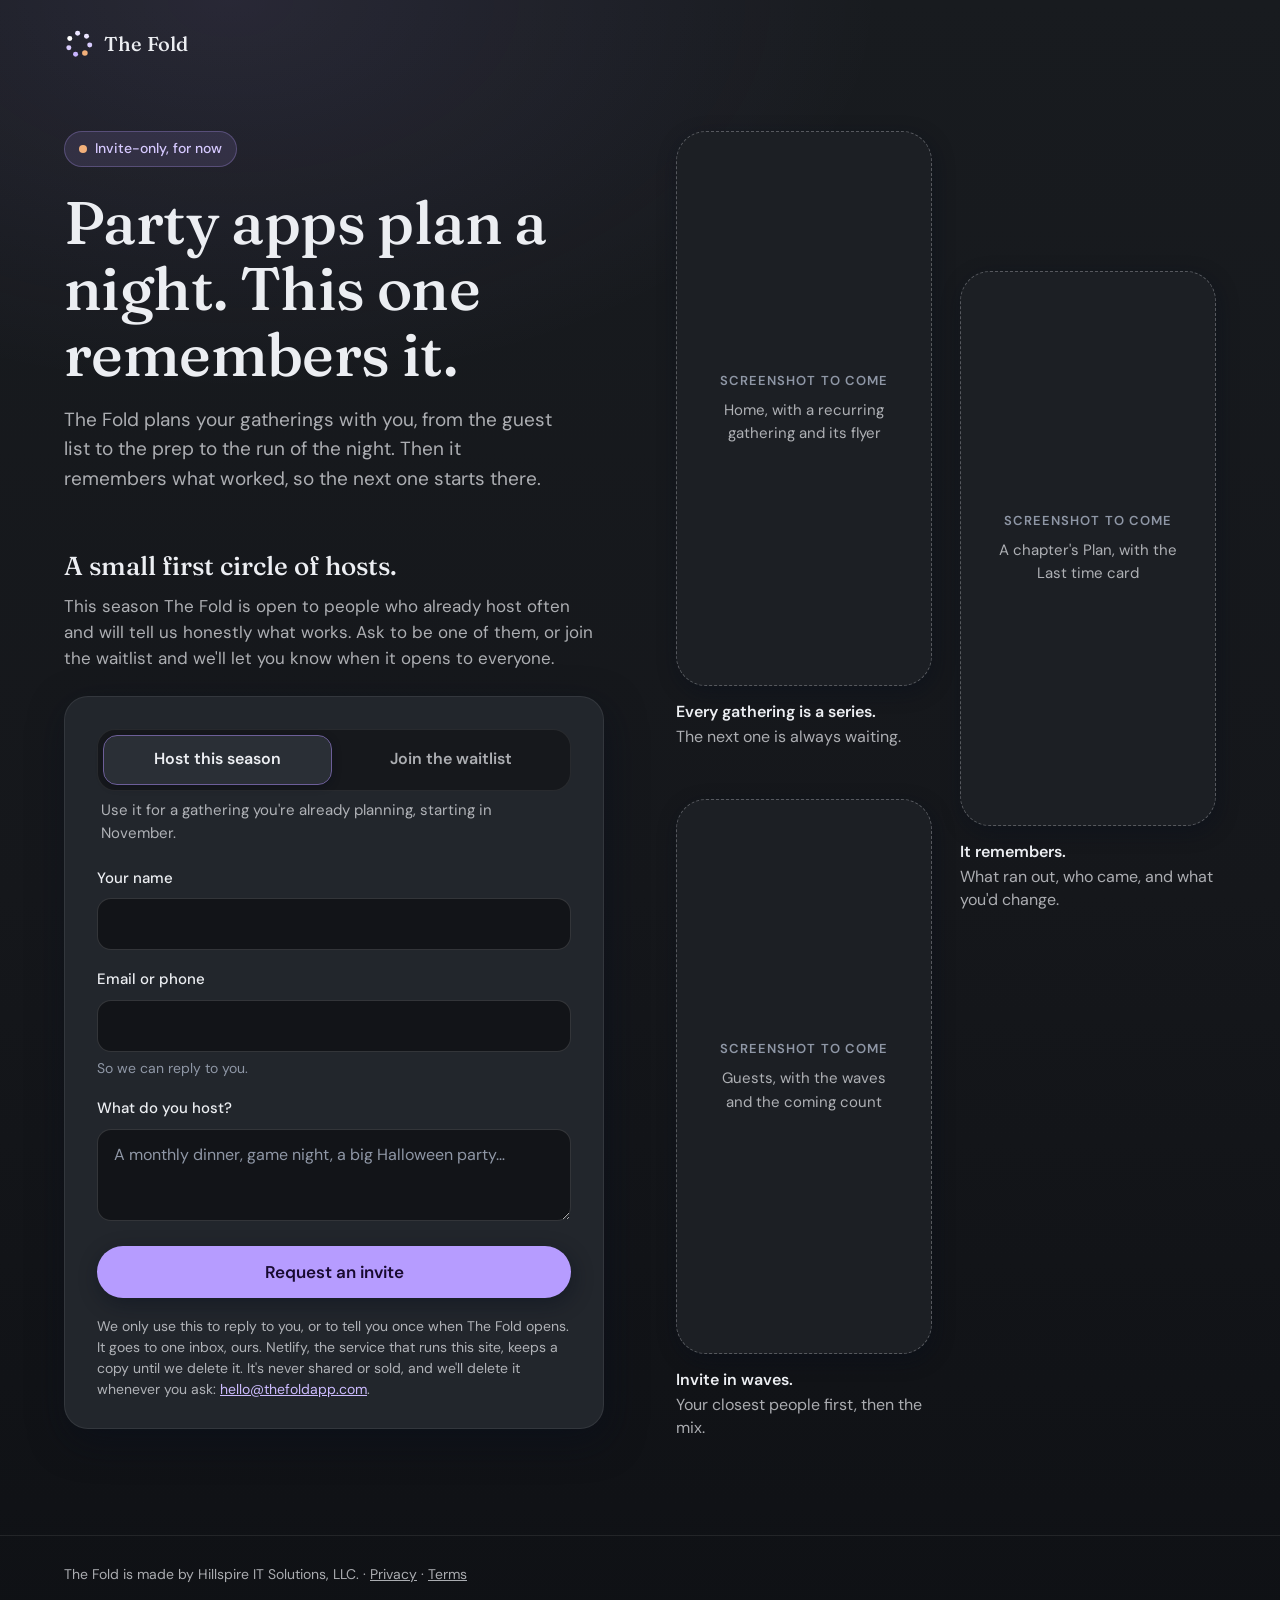
==== index.html @ 6eb12c4e "The join page: thefoldapp.com, direction B (the open door) One static page at / and /join in the app" ====
<!doctype html>
<html lang="en">
<head>
<meta charset="utf-8">
<meta name="viewport" content="width=device-width, initial-scale=1">
<title>The Fold: party apps plan a night. This one remembers it.</title>
<meta name="description" content="The Fold plans your gatherings with you, then remembers what worked, so the next one starts there. Invite-only, for now.">
<meta name="theme-color" content="#16181c">
<meta name="referrer" content="no-referrer">
<link rel="icon" href="/favicon.svg" type="image/svg+xml">
<link rel="preload" href="/fonts/fraunces-var-latin.woff2" as="font" type="font/woff2" crossorigin>
<link rel="preload" href="/fonts/dm-sans-var-latin.woff2" as="font" type="font/woff2" crossorigin>
<link rel="stylesheet" href="/site.css">
</head>
<body>
<div class="page">
<div class="grid">
<header class="top">
<svg viewBox="0 0 512 512" aria-hidden="true"><circle cx="356.39" cy="410.58" r="47.62" fill="#F3B07A"/><circle cx="197.73" cy="430.87" r="42.5" fill="#C7B4FF"/><circle cx="82.95" cy="319.47" r="42.5" fill="#D9CCFF"/><circle cx="98.48" cy="160.28" r="42.5" fill="#FFFFFF"/><circle cx="232.63" cy="73.17" r="42.5" fill="#EAE4FF"/><circle cx="384.37" cy="123.73" r="42.5" fill="#EAE4FF"/><circle cx="439.45" cy="273.9" r="42.5" fill="#D9CCFF"/></svg>
<a class="word" href="/">The Fold</a>
</header>
<main class="intro">
<p class="tag"><i></i>Invite-only, for now</p>
<h1>Party apps plan a night. This one remembers it.</h1>
<p class="lede">The Fold plans your gatherings with you, from the guest list to the prep to the run of the night. Then it remembers what worked, so the next one starts there.</p>
</main>
<div class="strip" role="region" aria-label="Screens from the app" tabindex="0">
<figure>
<!-- Placeholder until the real preview-app screenshot exists. Replace the div with:
     <img class="shot" src="/screens/home.png" width="1170" height="2532" alt="…"> -->
<div class="ph"><b>Screenshot to come</b><span>Home, with a recurring gathering and its flyer</span></div>
<figcaption><strong>Every gathering is a series.</strong>The next one is always waiting.</figcaption>
</figure>
<figure>
<div class="ph"><b>Screenshot to come</b><span>A chapter's Plan, with the Last time card</span></div>
<figcaption><strong>It remembers.</strong>What ran out, who came, and what you'd change.</figcaption>
</figure>
<figure>
<div class="ph"><b>Screenshot to come</b><span>Guests, with the waves and the coming count</span></div>
<figcaption><strong>Invite in waves.</strong>Your closest people first, then the mix.</figcaption>
</figure>
</div>
<section class="side" id="join" aria-labelledby="join-h">
<div class="msg">
<h2 id="join-h">A small first circle of hosts.</h2>
<p>This season The Fold is open to people who already host often and will tell us honestly what works. Ask to be one of them, or join the waitlist and we'll let you know when it opens to everyone.</p>
</div>
<div class="card" id="card">
<form name="join" method="POST" action="/thanks/" data-netlify="true" netlify-honeypot="company" id="joinForm">
<input type="hidden" name="form-name" value="join">
<p class="sr" aria-hidden="true"><label>Leave this empty <input name="company" tabindex="-1" autocomplete="off"></label></p>
<fieldset>
<legend class="sr">What would you like?</legend>
<div class="seg">
<label><input type="radio" name="want" value="Host this season" checked>Host this season</label>
<label><input type="radio" name="want" value="Join the waitlist">Join the waitlist</label>
</div>
</fieldset>
<p class="note" id="note" aria-live="polite">Use it for a gathering you're already planning, starting in November.</p>
<label class="field"><span>Your name</span><input type="text" name="name" autocomplete="name" required maxlength="120"></label>
<label class="field"><span>Email or phone</span><input type="text" name="contact" autocomplete="email" inputmode="email" required minlength="5" maxlength="200" aria-describedby="contact-help"><small class="help" id="contact-help">So we can reply to you.</small></label>
<label class="field"><span>What do you host? <em id="optional" hidden>(optional)</em></span><textarea name="hosts" id="hosts" required maxlength="1000" placeholder="A monthly dinner, game night, a big Halloween party…"></textarea></label>
<p class="err" id="err" role="alert" hidden>That didn't go through. Please try again, or write to <a href="mailto:hello@thefoldapp.com">hello@thefoldapp.com</a>.</p>
<button class="btn" type="submit" id="submit">Request an invite</button>
<p class="fine">We only use this to reply to you, or to tell you once when The Fold opens. It goes to one inbox, ours. Netlify, the service that runs this site, keeps a copy until we delete it. It's never shared or sold, and we'll delete it whenever you ask: <a href="mailto:hello@thefoldapp.com">hello@thefoldapp.com</a>.</p>
</form>
</div>
</section>
</div>
<footer>The Fold is made by Hillspire IT Solutions, LLC. · <a href="https://hillspiresolutions.com">Privacy</a> · <a href="https://hillspiresolutions.com">Terms</a></footer>
</div>
<script>
(function () {
  var form = document.getElementById('joinForm');
  var note = document.getElementById('note');
  var hosts = document.getElementById('hosts');
  var optional = document.getElementById('optional');
  var submit = document.getElementById('submit');
  var err = document.getElementById('err');
  var copy = {
    'Host this season': { note: "Use it for a gathering you're already planning, starting in November.", btn: 'Request an invite' },
    'Join the waitlist': { note: 'Hear from us once, when The Fold opens to everyone.', btn: 'Join the waitlist' }
  };
  function sync() {
    var want = form.elements.want.value;
    var host = want === 'Host this season';
    note.textContent = copy[want].note;
    submit.textContent = copy[want].btn;
    hosts.required = host;
    optional.hidden = host;
  }
  form.addEventListener('change', function (e) { if (e.target.name === 'want') sync(); });
  sync();

  form.addEventListener('submit', function (e) {
    if (!window.fetch) return;
    e.preventDefault();
    err.hidden = true;
    submit.disabled = true;
    var host = form.elements.want.value === 'Host this season';
    fetch('/', {
      method: 'POST',
      headers: { 'Content-Type': 'application/x-www-form-urlencoded' },
      body: new URLSearchParams(new FormData(form)).toString()
    }).then(function (r) {
      if (!r.ok) throw new Error(r.status);
      var card = document.getElementById('card');
      card.innerHTML = host
        ? '<div class="done" tabindex="-1"><h2>Thank you. We’ve got it.</h2><p>We read every request ourselves and we’ll be in touch.</p></div>'
        : '<div class="done" tabindex="-1"><h2>You’re on the list.</h2><p>We’ll write once, when The Fold opens, and not before.</p></div>';
      card.firstChild.focus();
    }).catch(function () {
      err.hidden = false;
      submit.disabled = false;
    });
  });
})();
</script>
</body>
</html>
---- site.css ----
/* The Fold: thefoldapp.com. Charcoal Glass, the app's own look.
   Fonts are served from this site, so a visit makes no request to anyone else. */
@font-face{font-family:'Fraunces';font-style:normal;font-weight:100 900;font-display:swap;
  src:url(/fonts/fraunces-var-latin.woff2) format('woff2');}
@font-face{font-family:'DM Sans';font-style:normal;font-weight:100 1000;font-display:swap;
  src:url(/fonts/dm-sans-var-latin.woff2) format('woff2');}

:root{
  --e0:#16181c;--e1:#1c1f24;--e2:#22262c;--e3:#2a2f36;
  --ink:#eceef2;--dim:rgba(236,238,242,.70);--faint:#8f97a6;
  --hair:rgba(255,255,255,.08);
  --accent:#b69cff;--accent-ink:#180a30;--warm:#F3B07A;
  --lift:2px 6px 20px rgba(8,14,28,.42);--lift2:3px 12px 36px rgba(8,14,28,.5);
}
*{box-sizing:border-box}
html{background:#0f1115}
body{margin:0;min-height:100vh;color:var(--ink);font-family:'DM Sans',system-ui,sans-serif;font-size:17px;line-height:1.55;
  background:radial-gradient(85% 40% at 18% 0%,rgba(182,156,255,.10),transparent 60%),linear-gradient(180deg,#181b1f 0%,#15171b 55%,#0f1115 100%) no-repeat;
  -webkit-font-smoothing:antialiased}
a{color:#cdbcff}a:hover{color:#e2d8ff}
:focus-visible{outline:2px solid var(--accent);outline-offset:3px}
.sr{position:absolute;width:1px;height:1px;overflow:hidden;clip:rect(0 0 0 0);white-space:nowrap}

.page{container-type:inline-size}
.grid{display:grid;grid-template-columns:minmax(0,1fr)}
.top{display:flex;align-items:center;gap:10px;padding:22px 20px 0}
.top svg{width:30px;height:30px;flex:none}
.word{font-family:Fraunces,serif;font-size:20px;font-weight:500;letter-spacing:.01em;color:var(--ink);text-decoration:none}
.intro{padding:40px 20px 8px}
.tag{display:inline-flex;align-items:center;gap:8px;font-size:14px;font-weight:500;color:#d6c9ff;background:rgba(182,156,255,.12);border:1px solid rgba(182,156,255,.28);border-radius:999px;padding:6px 14px;margin:0 0 22px}
.tag i{width:8px;height:8px;border-radius:50%;background:var(--warm);display:block}
h1{font-family:Fraunces,serif;font-weight:500;font-size:38px;line-height:1.1;letter-spacing:-.01em;margin:0 0 18px;max-width:15ch}
.lede{color:var(--dim);margin:0 0 8px;max-width:38ch}

.strip{display:flex;gap:16px;overflow-x:auto;scroll-snap-type:x mandatory;scroll-padding-inline:20px;padding:28px 20px 36px;scrollbar-width:none}
.strip::-webkit-scrollbar{display:none}
figure{margin:0;flex:0 0 230px;scroll-snap-align:start;display:flex;flex-direction:column;gap:14px}
.ph{width:100%;aspect-ratio:9/19.5;border-radius:30px;border:1.5px dashed rgba(236,238,242,.28);background:var(--e1);box-shadow:var(--lift);display:flex;flex-direction:column;align-items:center;justify-content:center;gap:8px;padding:22px;text-align:center}
.ph b{font-size:13px;font-weight:600;letter-spacing:.08em;text-transform:uppercase;color:var(--faint)}
.ph span{font-size:15px;color:var(--dim);max-width:18ch}
.shot{width:100%;height:auto;border-radius:30px;box-shadow:var(--lift);display:block}
figcaption{font-size:16px;line-height:1.45;color:var(--dim)}
figcaption strong{display:block;color:var(--ink);font-weight:600;margin-bottom:2px}

.side{padding:8px 20px 64px}
.msg{margin:0 0 24px}
.msg h2{font-family:Fraunces,serif;font-weight:500;font-size:26px;line-height:1.2;margin:0 0 10px}
.msg p{color:var(--dim);margin:0}
.card{background:var(--e2);border:1px solid var(--hair);border-radius:24px;box-shadow:var(--lift2);padding:24px 20px}
fieldset{border:0;margin:0;padding:0;min-width:0}
.seg{display:grid;grid-template-columns:repeat(2,minmax(0,1fr));gap:6px;padding:6px;border-radius:18px;background:var(--e0);border:1px solid var(--hair);margin:0 0 8px}
.seg label{position:relative;display:flex;align-items:center;justify-content:center;min-height:48px;border-radius:13px;font-weight:600;font-size:16px;color:var(--dim);cursor:pointer;text-align:center;padding:0 8px}
.seg input{position:absolute;opacity:0;width:1px;height:1px}
.seg label:has(input:checked){background:var(--e3);color:var(--ink);box-shadow:1px 2px 8px rgba(8,14,28,.45);outline:1px solid rgba(182,156,255,.55)}
.seg label:has(input:focus-visible){outline:2px solid var(--accent)}
.note{font-size:15px;color:var(--dim);margin:0 0 22px;padding:0 4px}
.field{display:block;margin-bottom:18px}
.field > span{display:block;font-size:15px;font-weight:500;margin-bottom:8px}
.field em{font-style:normal;font-weight:400;color:var(--dim)}
.field input,.field textarea{width:100%;min-height:52px;border-radius:14px;border:1px solid rgba(255,255,255,.14);background:#121418;color:var(--ink);font:16px 'DM Sans',sans-serif;padding:14px 16px}
.field textarea{min-height:92px;resize:vertical}
.field textarea::placeholder{color:var(--faint)}
.field input:focus,.field textarea:focus{outline:none;border-color:var(--accent);box-shadow:0 0 0 3px rgba(182,156,255,.25)}
.help{display:block;font-size:14px;color:var(--faint);margin-top:6px}
.btn{display:flex;width:100%;align-items:center;justify-content:center;min-height:52px;padding:0 28px;border-radius:999px;border:0;background:var(--accent);color:var(--accent-ink);font:600 17px 'DM Sans',sans-serif;box-shadow:var(--lift);margin:6px 0 18px;cursor:pointer;text-decoration:none}
.btn:hover{background:#c4afff;color:var(--accent-ink)}
.btn[disabled]{opacity:.7;cursor:progress}
.fine{font-size:14px;line-height:1.5;color:var(--dim);margin:0}
.err{font-size:15px;color:#ffb3c0;margin:0 0 14px}
.done h2{font-family:Fraunces,serif;font-weight:500;font-size:26px;line-height:1.2;margin:0 0 10px}
.done p{color:var(--dim);margin:0}
footer{border-top:1px solid var(--hair);padding:28px 20px 40px;font-size:14px;color:var(--dim)}
footer a{color:var(--dim)}

@container (min-width:900px){
  .grid{grid-template-columns:minmax(0,1fr) minmax(0,1fr);column-gap:72px;max-width:1280px;margin:0 auto;padding:0 64px;align-items:start}
  .top{grid-column:1 / -1;padding:28px 0 0}
  .intro{grid-column:1;padding:72px 0 0}
  h1{font-size:60px;max-width:13ch}
  .lede{font-size:19px}
  .side{grid-column:1;padding:40px 0 96px}
  .strip{grid-column:2;grid-row:2 / span 2;display:grid;grid-template-columns:repeat(2,minmax(0,1fr));gap:28px;overflow:visible;padding:72px 0 96px}
  figure{flex:none}
  figure:nth-child(2){margin-top:140px}
  figure:nth-child(3){margin-top:-140px}
  .card{padding:32px 32px 28px}
  footer{padding:28px max(64px,calc((100% - 1152px) / 2)) 40px}
}
@media (prefers-reduced-motion:reduce){*{scroll-behavior:auto!important}}
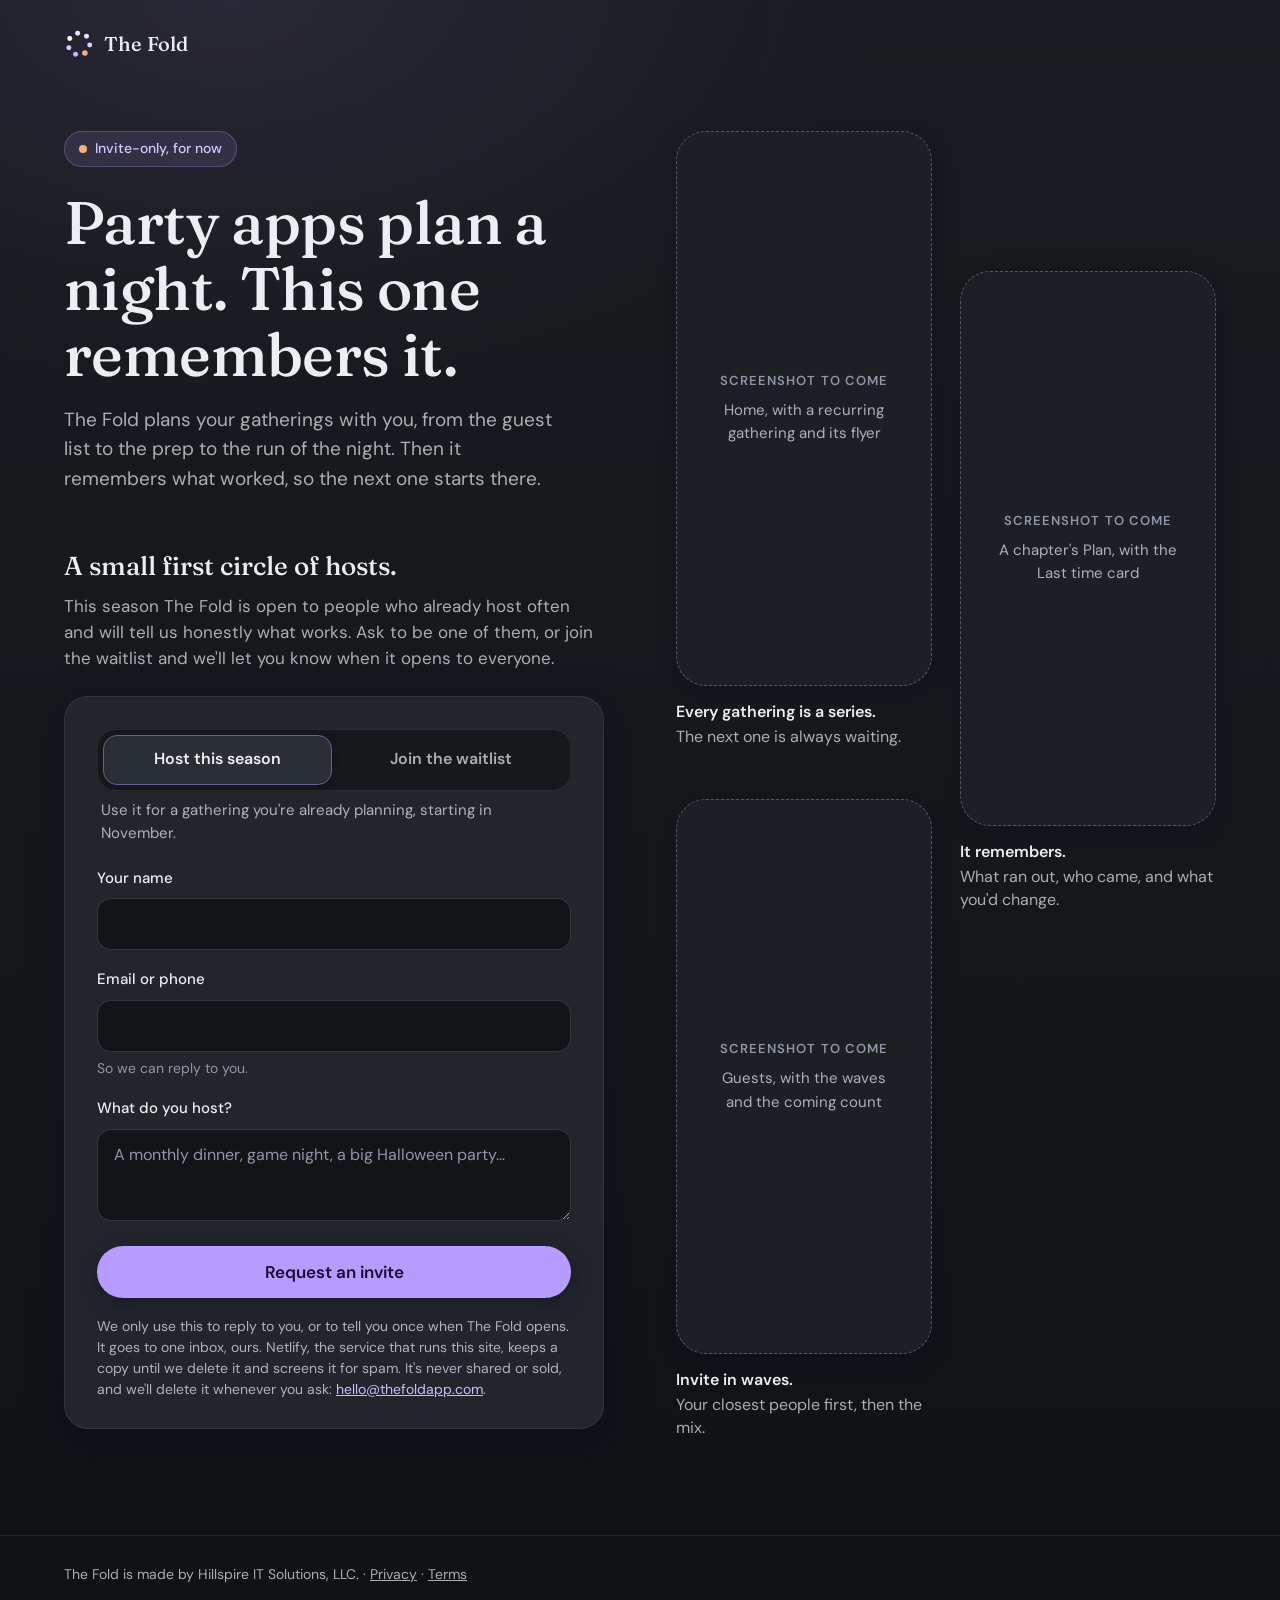
==== commit 33d6f557: "Join form: email subject line, and say that Netlify screens it for spam Co-Authored-By: Claude Opus " ====
--- a/index.html
+++ b/index.html
@@ -48,6 +48,7 @@
 <div class="card" id="card">
 <form name="join" method="POST" action="/thanks/" data-netlify="true" netlify-honeypot="company" id="joinForm">
 <input type="hidden" name="form-name" value="join">
+<input type="hidden" name="subject" value="The Fold: a new join request">
 <p class="sr" aria-hidden="true"><label>Leave this empty <input name="company" tabindex="-1" autocomplete="off"></label></p>
 <fieldset>
 <legend class="sr">What would you like?</legend>
@@ -62,7 +63,7 @@
 <label class="field"><span>What do you host? <em id="optional" hidden>(optional)</em></span><textarea name="hosts" id="hosts" required maxlength="1000" placeholder="A monthly dinner, game night, a big Halloween party…"></textarea></label>
 <p class="err" id="err" role="alert" hidden>That didn't go through. Please try again, or write to <a href="mailto:hello@thefoldapp.com">hello@thefoldapp.com</a>.</p>
 <button class="btn" type="submit" id="submit">Request an invite</button>
-<p class="fine">We only use this to reply to you, or to tell you once when The Fold opens. It goes to one inbox, ours. Netlify, the service that runs this site, keeps a copy until we delete it. It's never shared or sold, and we'll delete it whenever you ask: <a href="mailto:hello@thefoldapp.com">hello@thefoldapp.com</a>.</p>
+<p class="fine">We only use this to reply to you, or to tell you once when The Fold opens. It goes to one inbox, ours. Netlify, the service that runs this site, keeps a copy until we delete it and screens it for spam. It's never shared or sold, and we'll delete it whenever you ask: <a href="mailto:hello@thefoldapp.com">hello@thefoldapp.com</a>.</p>
 </form>
 </div>
 </section>
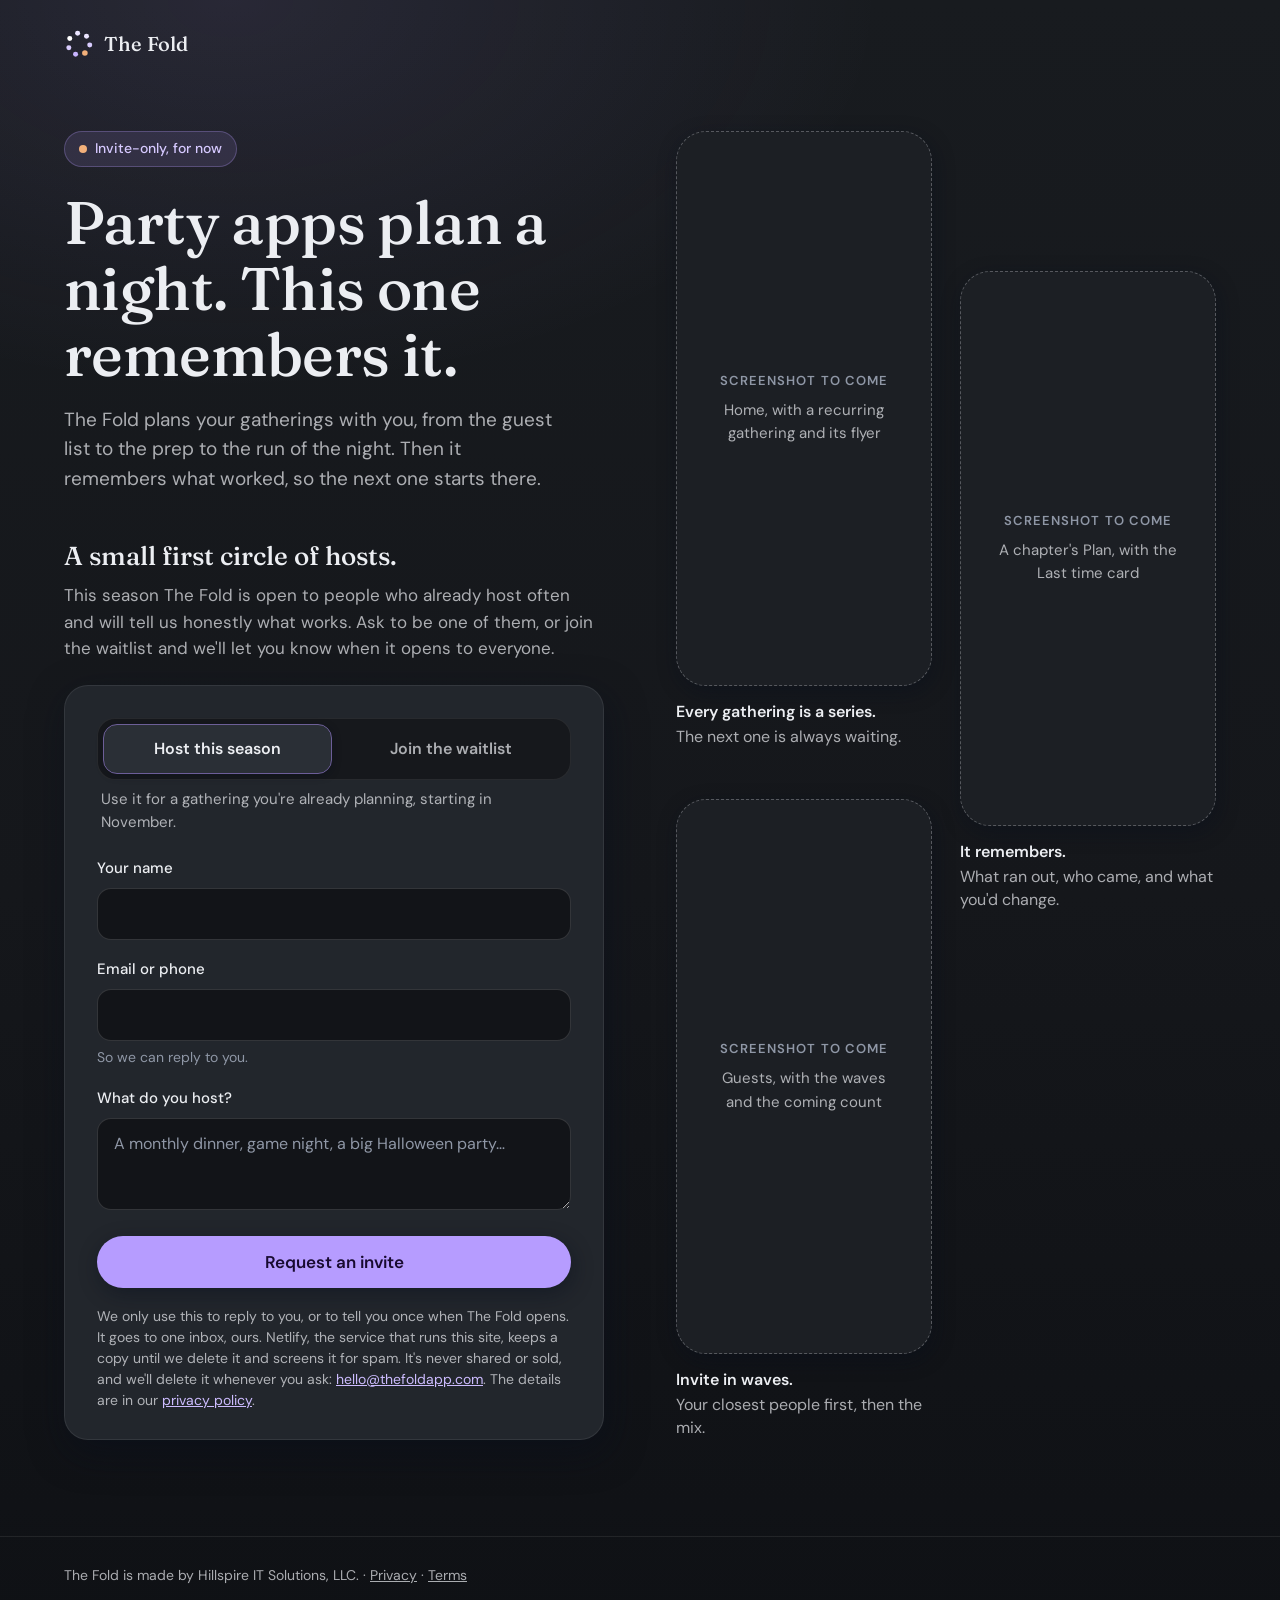
==== commit 45ee94db: "Join form: point the privacy note to the full privacy policy Co-Authored-By: Claude Opus 5.5 <norepl" ====
--- a/index.html
+++ b/index.html
@@ -63,7 +63,7 @@
 <label class="field"><span>What do you host? <em id="optional" hidden>(optional)</em></span><textarea name="hosts" id="hosts" required maxlength="1000" placeholder="A monthly dinner, game night, a big Halloween party…"></textarea></label>
 <p class="err" id="err" role="alert" hidden>That didn't go through. Please try again, or write to <a href="mailto:hello@thefoldapp.com">hello@thefoldapp.com</a>.</p>
 <button class="btn" type="submit" id="submit">Request an invite</button>
-<p class="fine">We only use this to reply to you, or to tell you once when The Fold opens. It goes to one inbox, ours. Netlify, the service that runs this site, keeps a copy until we delete it and screens it for spam. It's never shared or sold, and we'll delete it whenever you ask: <a href="mailto:hello@thefoldapp.com">hello@thefoldapp.com</a>.</p>
+<p class="fine">We only use this to reply to you, or to tell you once when The Fold opens. It goes to one inbox, ours. Netlify, the service that runs this site, keeps a copy until we delete it and screens it for spam. It's never shared or sold, and we'll delete it whenever you ask: <a href="mailto:hello@thefoldapp.com">hello@thefoldapp.com</a>. The details are in our <a href="https://hillspiresolutions.com">privacy policy</a>.</p>
 </form>
 </div>
 </section>
